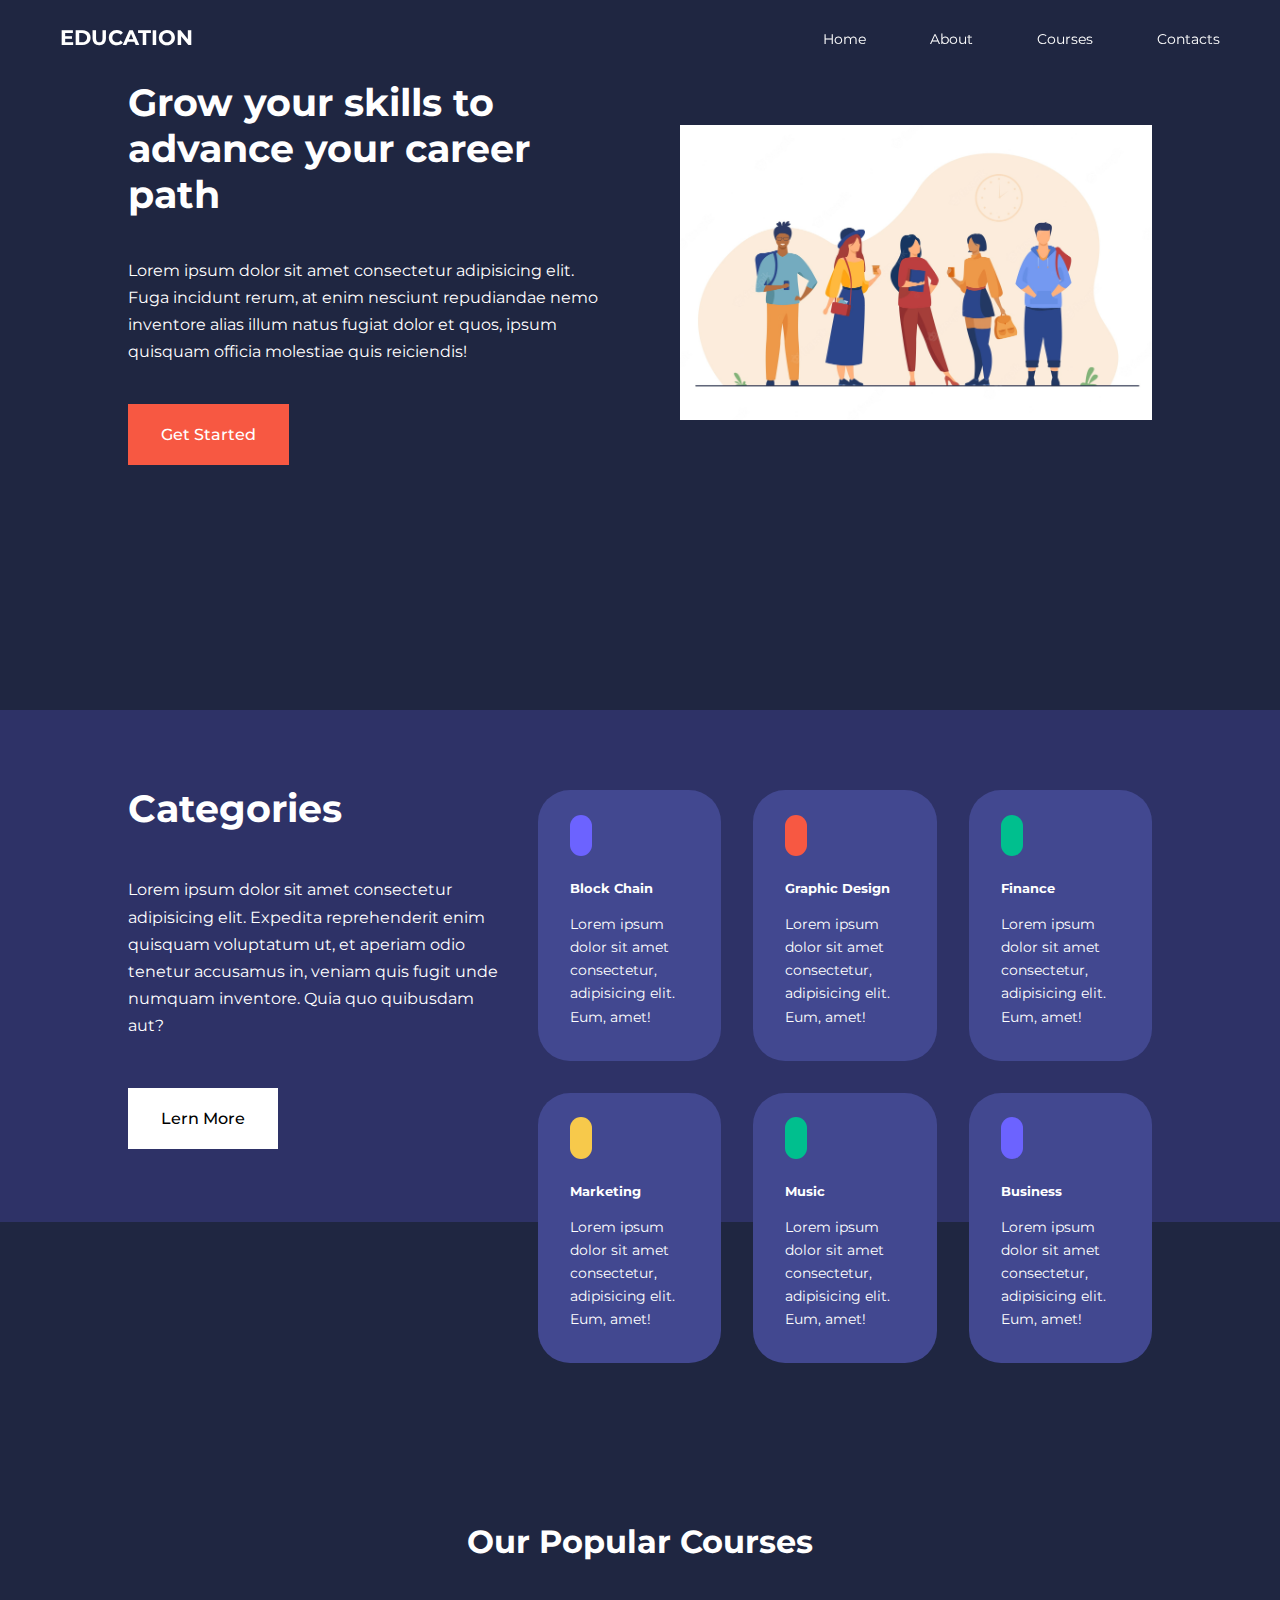
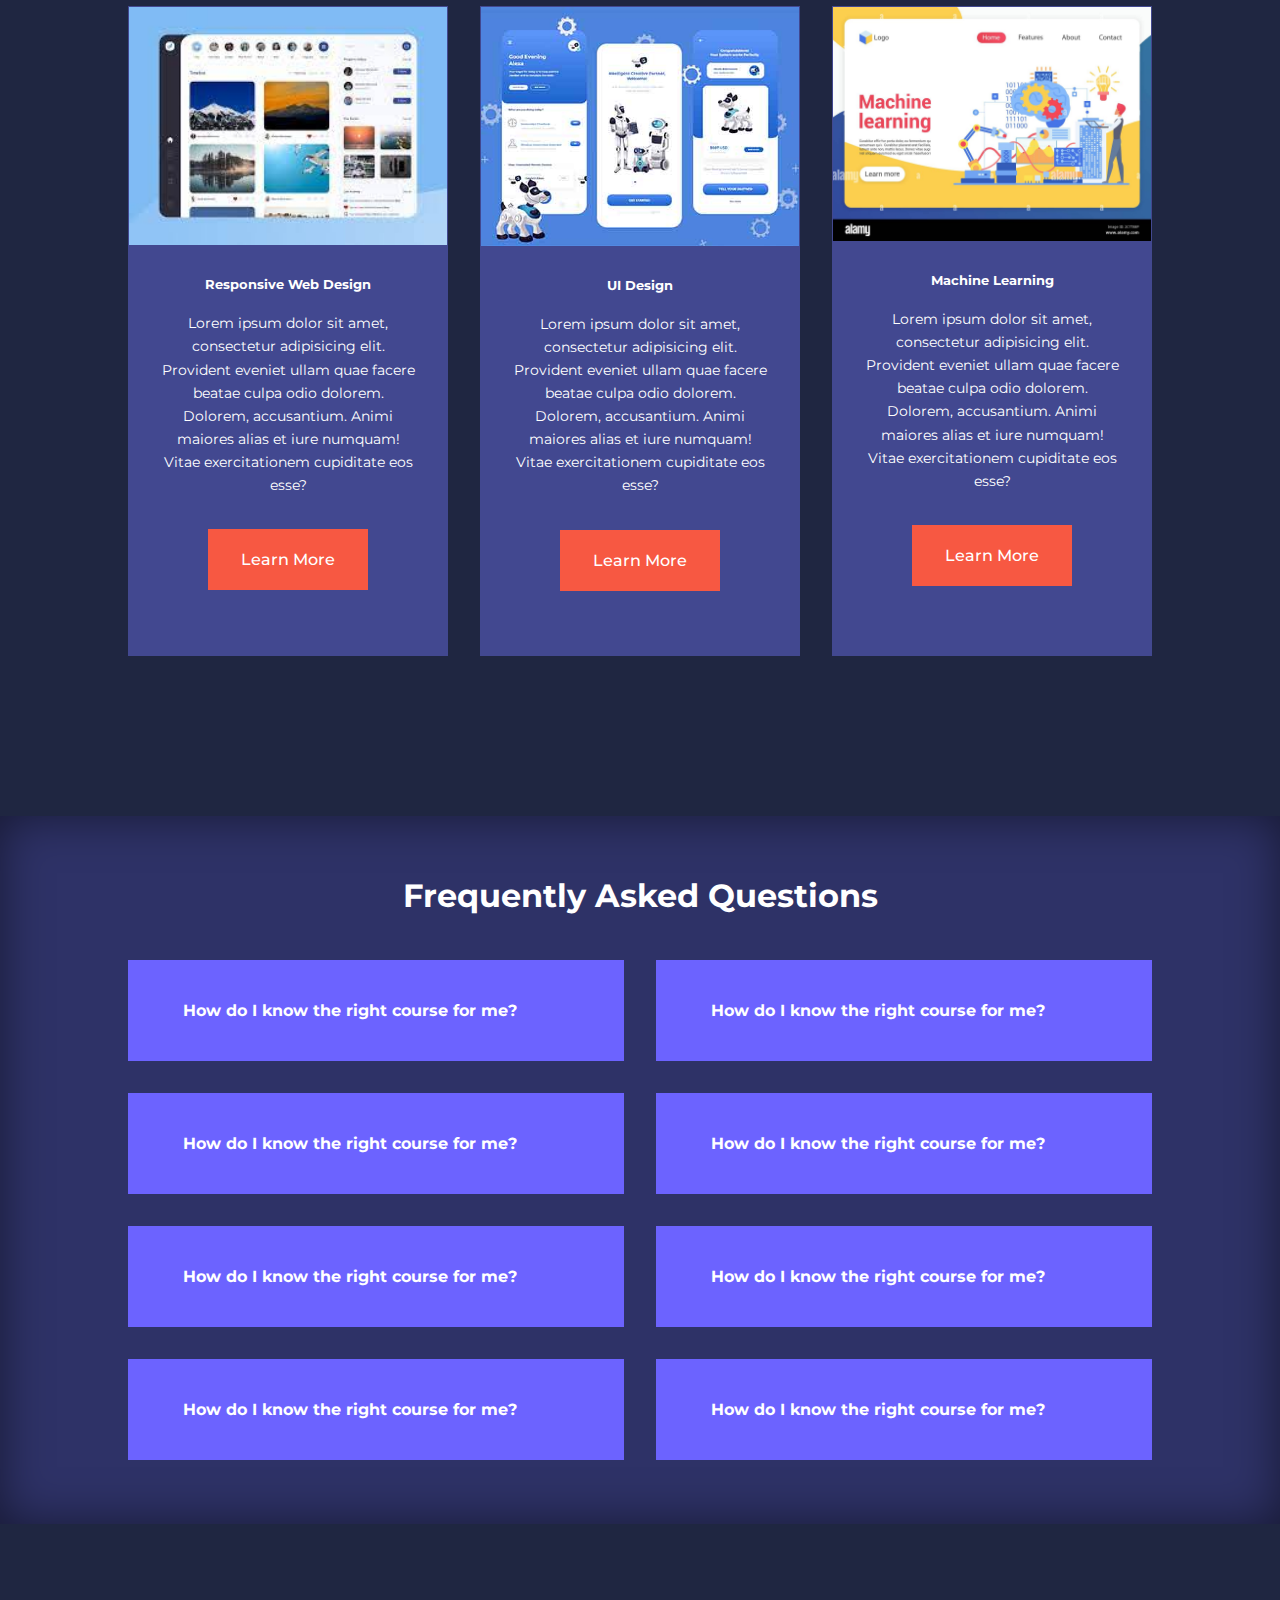
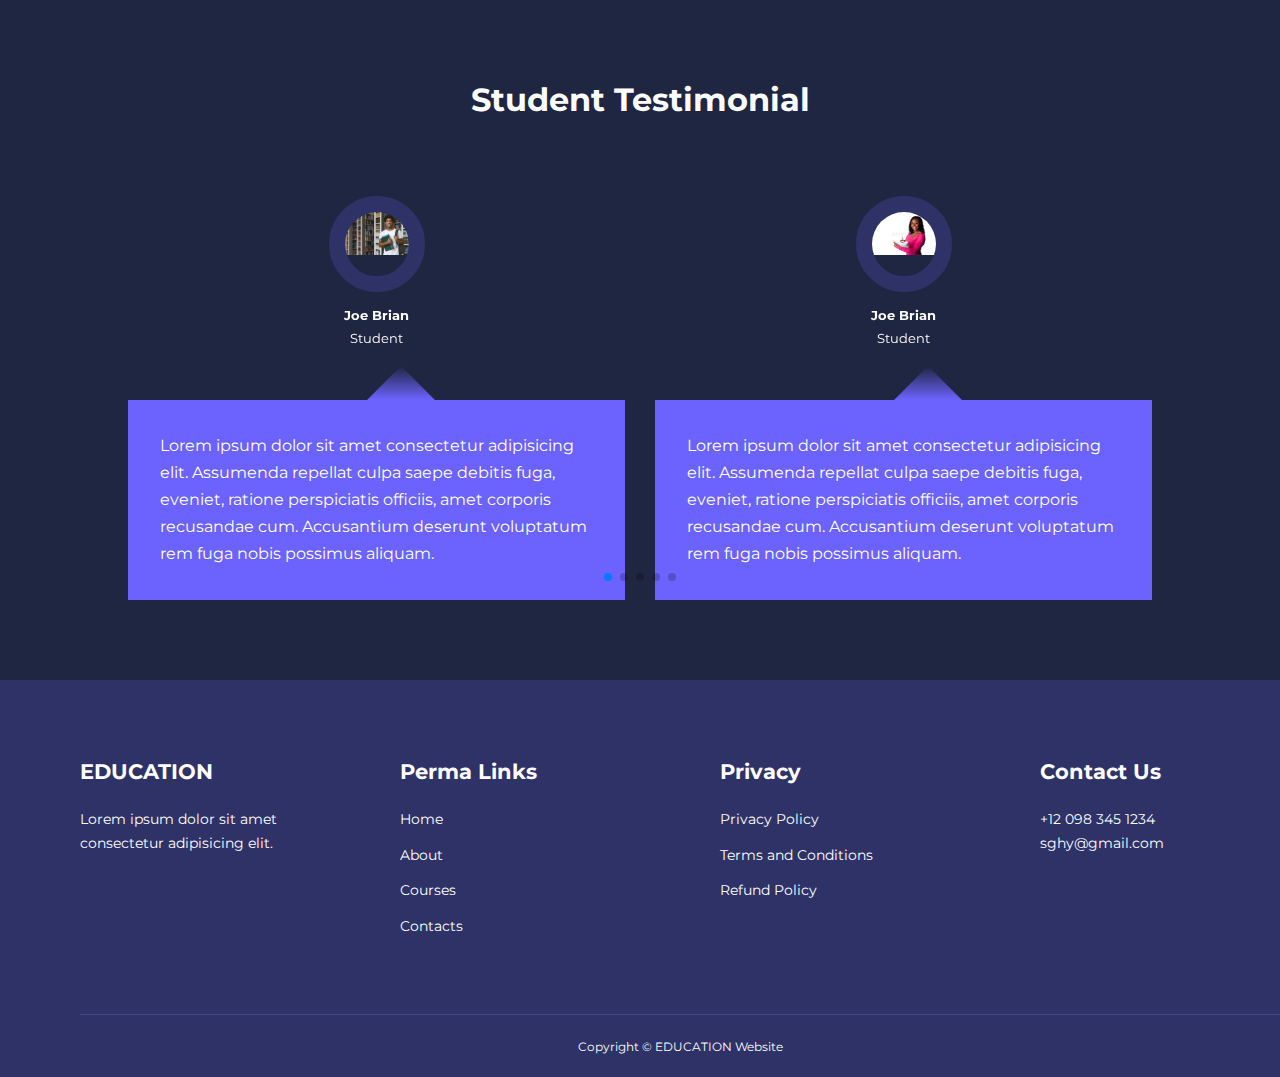
==== index.html @ 99790e0f "first commit" ====
<!DOCTYPE html>
<html lang="en">
<head>
    <meta charset="UTF-8">
    <meta http-equiv="X-UA-Compatible" content="IE=edge">
    <meta name="viewport" content="width=device-width, initial-scale=1.0">
    <title>Education website</title>

    <link rel="stylesheet" href="./css/style.css">

    <!--ICONSCOUT CDN-->
    <link rel="stylesheet" href="https://unicons.iconscout.com/release/v2.1.6/css/unicons.css">

    <!---Google fonts-->
    <link rel="preconnect" href="https://fonts.googleapis.com">
    <link rel="preconnect" href="https://fonts.gstatic.com" crossorigin>
    <link href="https://fonts.googleapis.com/css2?family=Montserrat:wght@300;400;500;600;700;900&family=Poppins:wght@400;500&display=swap" rel="stylesheet">

    <!--Swiper js-->
    <link
  rel="stylesheet"
  href="https://unpkg.com/swiper@8/swiper-bundle.min.css"
/>
</head>
<body>

    <!--nav bar section-->
    <nav>
        <div class="container nav__container">
            <a href="./index.html"><h4>EDUCATION</h4></a>
            <ul class="nav__menu">
                <li><a href="./index.html">Home</a></li>
                <li><a href="./about.html">About</a></li>
                <li><a href="./courses.html">Courses</a></li>
                <li><a href="./contact.html">Contacts</a></li>
            </ul>
            <button id="open-menu-btn"><i class="uil uil-bars"></i></button>
            <button id="close-menu-btn"><i class="uil uil-multiply"></i></button>
        </div>

    </nav>
    
    <!--Header section-->

    <header>
         <div class="container">
            <div class="header__container">
                <div class="header__left">
                    <h1>Grow your skills to advance your career path</h1>
                    <p>Lorem ipsum dolor sit amet consectetur adipisicing elit. 
                        Fuga incidunt rerum, at enim nesciunt repudiandae 
                        nemo inventore alias illum natus fugiat dolor et quos, ipsum 
                        quisquam officia molestiae quis reiciendis!</p>
                    <a href="./courses.html" class="btn btn-primary">Get Started</a>
    
                </div>
                <div class="header__right">
                    <div class="header__right-img">
                        <img src="./images/group-college-university-students-hanging-out_74855-5251.jpg">
                    </div>
    
                </div>
            </div>

         </div>
    </header>

    <!--Categories section-->
    <div class="categories">
        <div class="container category__container">
            <div class="category__left">
                <h1>Categories</h1>
                <p>Lorem ipsum dolor sit amet consectetur adipisicing elit. Expedita reprehenderit enim quisquam voluptatum ut, et aperiam odio tenetur accusamus in, veniam quis fugit unde numquam inventore. Quia quo quibusdam aut?</p>
                <a href="#" class="btn">Lern More</a>
            </div>
            <div class="category__right">
                <artical class="category">
                    <span class="category__icon"><i class="uil uil-bitcoin"></i></span>
                    <h5>Block Chain</h5>
                    <p>Lorem ipsum dolor sit amet consectetur, adipisicing elit. Eum, amet!</p>
                </artical>
                <artical class="category">
                    <span class="category__icon"><i class="uil uil-palette"></i></span>
                    <h5>Graphic Design</h5>
                    <p>Lorem ipsum dolor sit amet consectetur, adipisicing elit. Eum, amet!</p>
                </artical>

                <artical class="category">
                    <span class="category__icon"><i class="uil uil-dollar-alt"></i></span>
                    <h5>Finance</h5>
                    <p>Lorem ipsum dolor sit amet consectetur, adipisicing elit. Eum, amet!</p>
                </artical>

                <artical class="category">
                    <span class="category__icon"><i class="uil uil-megaphone"></i></span>
                    <h5>Marketing</h5>
                    <p>Lorem ipsum dolor sit amet consectetur, adipisicing elit. Eum, amet!</p>
                </artical>

                <artical class="category">
                    <span class="category__icon"><i class="uil uil-music"></i></span>
                    <h5>Music</h5>
                    <p>Lorem ipsum dolor sit amet consectetur, adipisicing elit. Eum, amet!</p>
                </artical>

                <artical class="category">
                    <span class="category__icon"><i class="uil uil-pricetag-alt"></i></span>
                    <h5>Business</h5>
                    <p>Lorem ipsum dolor sit amet consectetur, adipisicing elit. Eum, amet!</p>
                </artical>


            </div>
        </div>
    </div>

    <!--Courses section-->
    <section class="courses">
        <h2>Our Popular Courses</h2>
        <div class="container courses__Container">
            <article class="course">
                <div class="course__image">
                    <img src="./images/social media course.jpg">
                </div>
                <div class="course__info">
                    <h5>Responsive Web Design</h5>
                <p>Lorem ipsum dolor sit amet, consectetur 
                    adipisicing elit. Provident eveniet ullam 
                    quae facere beatae culpa odio dolorem. Dolorem, 
                    accusantium. Animi maiores alias et iure numquam! 
                    Vitae exercitationem cupiditate eos esse?</p>
                <a href="./courses.html" class="btn btn-primary">Learn More</a>
                </div>
                
            </article>

            <article class="course">
                <div class="course__image">
                    <img src="./images/ui.jpg">
                </div>
                <div class="course__info">
                    <h5>UI Design</h5>
                <p>Lorem ipsum dolor sit amet, consectetur 
                    adipisicing elit. Provident eveniet ullam 
                    quae facere beatae culpa odio dolorem. Dolorem, 
                    accusantium. Animi maiores alias et iure numquam! 
                    Vitae exercitationem cupiditate eos esse?</p>
                <a href="./courses.html" class="btn btn-primary">Learn More</a>
                </div>
                
            </article>

            <article class="course">
                <div class="course__image">
                    <img src="./images/ml.jpg">
                </div>
                <div class="course__info">
                    <h5>Machine Learning</h5>
                    <p>Lorem ipsum dolor sit amet, consectetur 
                        adipisicing elit. Provident eveniet ullam 
                        quae facere beatae culpa odio dolorem. Dolorem, 
                        accusantium. Animi maiores alias et iure numquam! 
                        Vitae exercitationem cupiditate eos esse?</p>
                    <a href="./courses.html" class="btn btn-primary">Learn More</a>
                </div>
               
            </article>

            
        </div>
    </section>

    <!--FAQ section-->
    <section class="faqs">
        <h2>Frequently Asked Questions</h2>
        <div class="container faqs__container">
            <article class="faq">
                <div class="faq__icon"><i class="uil uil-plus"></i></div>
                <div class="question__answer">
                    <h4>How do I know the right course for me?</h4>
                    <p>Lorem ipsum dolor sit amet consectetur adipisicing elit. Ullam, aperiam! Nulla, 
                        ipsam voluptate tenetur dolore minus magnam at. Omnis nulla, in quas ducimus ex 
                        numquam quis quibusdam expedita iste laudantium.</p>
                </div>
            </article>

            <article class="faq">
                <div class="faq__icon"><i class="uil uil-plus"></i></div>
                <div class="question__answer">
                    <h4>How do I know the right course for me?</h4>
                    <p>Lorem ipsum dolor sit amet consectetur adipisicing elit. Ullam, aperiam! Nulla, 
                        ipsam voluptate tenetur dolore minus magnam at. Omnis nulla, in quas ducimus ex 
                        numquam quis quibusdam expedita iste laudantium.</p>
                </div>
            </article>

            <article class="faq">
                <div class="faq__icon"><i class="uil uil-plus"></i></div>
                <div class="question__answer">
                    <h4>How do I know the right course for me?</h4>
                    <p>Lorem ipsum dolor sit amet consectetur adipisicing elit. Ullam, aperiam! Nulla, 
                        ipsam voluptate tenetur dolore minus magnam at. Omnis nulla, in quas ducimus ex 
                        numquam quis quibusdam expedita iste laudantium.</p>
                </div>
            </article>

            <article class="faq">
                <div class="faq__icon"><i class="uil uil-plus"></i></div>
                <div class="question__answer">
                    <h4>How do I know the right course for me?</h4>
                    <p>Lorem ipsum dolor sit amet consectetur adipisicing elit. Ullam, aperiam! Nulla, 
                        ipsam voluptate tenetur dolore minus magnam at. Omnis nulla, in quas ducimus ex 
                        numquam quis quibusdam expedita iste laudantium.</p>
                </div>
            </article>

            <article class="faq">
                <div class="faq__icon"><i class="uil uil-plus"></i></div>
                <div class="question__answer">
                    <h4>How do I know the right course for me?</h4>
                    <p>Lorem ipsum dolor sit amet consectetur adipisicing elit. Ullam, aperiam! Nulla, 
                        ipsam voluptate tenetur dolore minus magnam at. Omnis nulla, in quas ducimus ex 
                        numquam quis quibusdam expedita iste laudantium.</p>
                </div>
            </article>

            <article class="faq">
                <div class="faq__icon"><i class="uil uil-plus"></i></div>
                <div class="question__answer">
                    <h4>How do I know the right course for me?</h4>
                    <p>Lorem ipsum dolor sit amet consectetur adipisicing elit. Ullam, aperiam! Nulla, 
                        ipsam voluptate tenetur dolore minus magnam at. Omnis nulla, in quas ducimus ex 
                        numquam quis quibusdam expedita iste laudantium.</p>
                </div>
            </article>

            <article class="faq">
                <div class="faq__icon"><i class="uil uil-plus"></i></div>
                <div class="question__answer">
                    <h4>How do I know the right course for me?</h4>
                    <p>Lorem ipsum dolor sit amet consectetur adipisicing elit. Ullam, aperiam! Nulla, 
                        ipsam voluptate tenetur dolore minus magnam at. Omnis nulla, in quas ducimus ex 
                        numquam quis quibusdam expedita iste laudantium.</p>
                </div>
            </article>

            <article class="faq">
                <div class="faq__icon"><i class="uil uil-plus"></i></div>
                <div class="question__answer">
                    <h4>How do I know the right course for me?</h4>
                    <p>Lorem ipsum dolor sit amet consectetur adipisicing elit. Ullam, aperiam! Nulla, 
                        ipsam voluptate tenetur dolore minus magnam at. Omnis nulla, in quas ducimus ex 
                        numquam quis quibusdam expedita iste laudantium.</p>
                </div>
            </article>
        </div>
    </section>

    <!--student testimonial-->
    <section class="container testimonial__container swiper mySwiper">
        <h2>Student Testimonial</h2>
        <div class="swiper-wrapper">
            <article class="testimonial swiper-slide">
                <div class="avatar"><img src="./images/avatar1.jpg"></div>
                <div class="testimonial__info">
                    <h5>Joe Brian</h5>
                    <small>Student</small>
                </div>
                <div class="testimonial__body">
                    <p>Lorem ipsum dolor sit amet consectetur adipisicing elit.
                         Assumenda repellat culpa saepe debitis fuga, eveniet, ratione perspiciatis officiis, 
                         amet corporis recusandae cum.
                         Accusantium deserunt voluptatum rem fuga nobis possimus aliquam.</p>
                </div>
            </article>

            <article class="testimonial swiper-slide">
                <div class="avatar"><img src="./images/avatar6.jpg"></div>
                <div class="testimonial__info">
                    <h5>Joe Brian</h5>
                    <small>Student</small>
                </div>
                <div class="testimonial__body">
                    <p>Lorem ipsum dolor sit amet consectetur adipisicing elit.
                         Assumenda repellat culpa saepe debitis fuga, eveniet, ratione perspiciatis officiis, 
                         amet corporis recusandae cum.
                         Accusantium deserunt voluptatum rem fuga nobis possimus aliquam.</p>
                </div>
            </article>

            <article class="testimonial swiper-slide">
                <div class="avatar"><img src="./images/avatar4.jpg"></div>
                <div class="testimonial__info">
                    <h5>Joe Brian</h5>
                    <small>Student</small>
                </div>
                <div class="testimonial__body">
                    <p>Lorem ipsum dolor sit amet consectetur adipisicing elit.
                         Assumenda repellat culpa saepe debitis fuga, eveniet, ratione perspiciatis officiis, 
                         amet corporis recusandae cum.
                         Accusantium deserunt voluptatum rem fuga nobis possimus aliquam.</p>
                </div>
            </article>

            <article class="testimonial swiper-slide">
                <div class="avatar"><img src="./images/avatar5.jpg"></div>
                <div class="testimonial__info">
                    <h5>Joe Brian</h5>
                    <small>Student</small>
                </div>
                <div class="testimonial__body">
                    <p>Lorem ipsum dolor sit amet consectetur adipisicing elit.
                         Assumenda repellat culpa saepe debitis fuga, eveniet, ratione perspiciatis officiis, 
                         amet corporis recusandae cum.
                         Accusantium deserunt voluptatum rem fuga nobis possimus aliquam.</p>
                </div>
            </article>

            <article class="testimonial swiper-slide">
                <div class="avatar"><img src="./images/avatar3.jpg"></div>
                <div class="testimonial__info">
                    <h5>Joe Brian</h5>
                    <small>Student</small>
                </div>
                <div class="testimonial__body">
                    <p>Lorem ipsum dolor sit amet consectetur adipisicing elit.
                         Assumenda repellat culpa saepe debitis fuga, eveniet, ratione perspiciatis officiis, 
                         amet corporis recusandae cum.
                         Accusantium deserunt voluptatum rem fuga nobis possimus aliquam.</p>
                </div>
            </article>

            <article class="testimonial swiper-slide">
                <div class="avatar"><img src="./images/avatar2.jpg"></div>
                <div class="testimonial__info">
                    <h5>Joe Brian</h5>
                    <small>Student</small>
                </div>
                <div class="testimonial__body">
                    <p>Lorem ipsum dolor sit amet consectetur adipisicing elit.
                         Assumenda repellat culpa saepe debitis fuga, eveniet, ratione perspiciatis officiis, 
                         amet corporis recusandae cum.
                         Accusantium deserunt voluptatum rem fuga nobis possimus aliquam.</p>
                </div>
            </article>
        </div>
        <div class="swiper-pagination"></div>
    </section>

    <!--footer-->
    <footer class="footer">
        <div class="footer__container">
            <div class="footer1">
                <a href="index.html" class="footer__logo">
                    <h4>EDUCATION</h4>
                </a>
                <p>Lorem ipsum dolor sit amet consectetur adipisicing elit.</p>
            </div>
            <div class="footer2">
                <h4>Perma Links</h4>
                <ul class="permaLinks">
                    <li><a href="index.html">Home</a></li>
                    <li><a href="about.html">About</a></li>
                    <li><a href="courses.html">Courses</a></li>
                    <li><a href="contact.html">Contacts</a></li>
                </ul>
                
            </div>
            <div class="footer3">
                <h4>Privacy</h4>
                <ul class="privacy">
                    <li><a href="#">Privacy Policy</a></li>
                    <li><a href="#">Terms and Conditions</a></li>
                    <li><a href="#">Refund Policy</a></li>
                </ul>
                
            </div>
            <div class="footer4">
                <h4>Contact Us</h4>
                <div>
                    <p>+12 098 345 1234</p>
                    <p>sghy@gmail.com</p>
                </div>
                <ul class="Socials">
                    <li><a href="#"><i class="uil uil-facebook-f"></i></a></li>
                    <li><a href="#"><i class="uil uil-instagram-alt"></i></a></li>
                    <li><a href="#"><i class="uil uil-twitter"></i></a></li>
                    <li><a href="#"><i class="uil uil-linkedin-alt"></i></a></li>
                </ul>
            </div>
        </div>
        <div class="footer__copyright">
            <small>Copyright &copy; EDUCATION Website</small>
        </div>

    </footer>


    <script src="./main.js"></script>
    <!--Swiper js-->
    <script src="https://unpkg.com/swiper@8/swiper-bundle.min.js"></script>
    <script>
        var swiper = new Swiper(".mySwiper", {
    slidesPerView: 1,
    spaceBetween: 30,
    pagination: {
      el: ".swiper-pagination",
      clickable: true,
    },
    // screen size>600
    breakpoints:{
        600:{
            slidesPerView:2,
        }
    }
  });
    </script>
</body>
</html>
---- css/style.css ----
*{
    margin: 0;
    padding: 0;
    border: 0;
    outline: 0;
    text-decoration: none;
    list-style: none;
    box-sizing: border-box;
}
:root{
    --color-primary:#6c63ff;
    --color-success:#00bf8e;
    --color-warning:#f7c94b;
    --color-danger:#f75842;
    --color-danger-varient:brown;
    --color-white:#fff;
    --color-light:rgb(255,255,255,0.7);
    --color-black:#000;
    --color-bg:#1f2641;
    --color-bg1:#2e3267;
    --color-bg2:#424890;

    --container-width-lg:80%;
    --container-width-md:90%;
    --container-width-sm:94%;

    --transition:all 400ms ease;
}
body{
    font-family: 'Montserrat', sans-serif;
    line-height: 1.7;
    background-color: var(--color-bg);
    color:var(--color-white) ;
}
.container{
    width:var(--container-width-lg);
    margin: 0 auto;
}
.section{
    padding: 6rem 0;
}
.section h2{
    text-align: center;
    margin-bottom: 4rem;
}
h1,h2,h3,h4,h5{
    line-height: 1.2;
}
h1{
    font-size: 2.4rem;
}
h2{
    font-size: 2.0rem;
}
h3{
    font-size: 1.6 rem;
}
h4{
    font-size: 1.3rem;
}
a{
    color: var(--color-white);
}
img{
    width: 100%;
    display: block;
    object-fit: cover;
}
.btn{
    display: inline-block;
    border: 1px solid white;
    color: var(--color-black);
    background:var(--color-white);
    padding: 1rem 2rem;
    margin: 1px solid transparent;
    font-weight: 500;
    transition: var(--transition);
}
.btn:hover{
    background: transparent;
    border: 1px solid white;
    color: var(--color-white);
    border-color: var(--color-white);
}
.btn-primary{
    background: var(--color-danger);
    border: 1px solid;
    border-color: var(--color-danger);
    color: var(--color-white);
}


/*nav bar*/
nav{
    background-color:transparent;
    width: 100vw;
    height: 5rem;
    position: fixed;
    top: 0;
    z-index: 11;
}
.nav__container{
    width: 100%;
    display: flex;
    justify-content: space-between;
    align-items: center;
    padding: 25px 60px;
}
nav button{
    display: none;
}
.nav__menu{
    display: flex;
    gap: 4rem;
    align-items: center;
}
.nav__menu a{
    font-size: 0.9rem;
    transition: var(--transition);
}
.nav__menu a:hover{
    text-decoration: underline;
}

/*change nav ba style when scrolling*/
.window-scroll{
    background: var(--color-bg1);
    box-shadow: 0 1rem 2rem rgba(0, 0, 0, 0.3);
}

/*header*/
header{
    position: relative;
    top:5rem;
    overflow: hidden;
    height: 70vh;
    margin-bottom: 5rem;
}
.header__container{
    display: grid;
    grid-template-columns: 1fr 1fr;
    align-items: center;
    gap:5rem;
    height: 100%;
}
.header__left p{
    margin:2.4rem 0 ;
}

/*categories*/

.categories{
    background: var(--color-bg1);
    height: 32rem;
}
.categories h1{
    line-height: 1;
    margin-bottom: 3rem;
}
.category__container{
    display:grid;
    grid-template-columns: 40% 60%;
    padding-top: 5rem;
}
.category__left p{
    margin: 1rem 0 3rem;
}
.category__left{
    margin-right: 2rem;
}
.category__right{
    display: grid;
    grid-template-columns: repeat(3,1fr);
    gap: 2rem;
}
.category{
    background: var(--color-bg2);
    border-radius: 2rem;
    padding: 2rem;
    transition: var(--transition);
}
.category:hover{
    box-shadow: 0 3rem 3rem rgba(0, 0, 0, 0.3);
}
.category:nth-child(2) .category__icon{
    background: var(--color-danger);
}
.category:nth-child(3) .category__icon{
    background: var(--color-success);
}
.category:nth-child(5) .category__icon{
    background: var(--color-success);
}
.category:nth-child(4) .category__icon{
    background: var(--color-warning);
}
.category__icon{
    background: var(--color-primary);
    padding: 0.7rem;
    border-radius: 0.9rem;
}
.category h5{
    margin: 2rem 0 1rem;
}
.category p{
    font-size: 0.85rem;
}

/*courses section*/
.courses{
    margin-top: 15rem;
    margin-bottom: 10rem;
   
}
.courses h2{
    padding-top: 4rem;
    line-height: 1;
    margin-bottom:3rem ;
    text-align: center;
}
.courses__Container{
    display: grid;
    grid-template-columns: repeat(3, 1fr);
    gap:2rem
}
.course{
    text-align: center;
    background: var(--color-bg2);
    border: 1px solid transparent;
    transition: var(--transition);
}
.course:hover{
    background: transparent;
    box-shadow: 0 4px 8px 0 rgba(0, 0, 0, 0.2), 0 6px 20px 0 rgba(0, 0, 0, 0.19);
}
.course__info{
    padding: 2rem;
}
.course p{
    margin: 1.2rem 0 2rem;
    font-size: 0.85rem;
}
.course a{
    margin-bottom: 2rem;
}

/*FAQ section*/
.faqs{
    margin-bottom: 10rem;
    background: var(--color-bg1);
    box-shadow: inset 0 0 3rem rgba(0, 0, 0, 0.5);
}
.faqs h2{
    padding-top: 4rem;
    line-height: 1;
    margin-bottom:3rem ;
    text-align: center;
}
.faqs__container{
    display: grid;
    grid-template-columns: repeat(2,1fr);
    gap:2rem;
    padding-bottom: 4rem;
}
.faq{
    padding: 2rem;
    display: flex;
    align-items: center;
    gap: 1.4rem;
    height: fit-content;
    cursor: pointer;
    background: var(--color-primary );
    border: 1px solid transparent;
    transition: var(--transition);
}
.faq h4{
    line-height: 2.2;
    font-size: 1rem;
}
.faq__icon{
    align-self: flex-start;
    font-size: 1.2rem;
}
.faq p{
    margin-top: 0.8rem;
    display: none;
}
.faq.open p{
    display: block;
}

/*student testamornials*/
.testimonial__container{
    overflow: hidden;
    position: relative;
    margin-bottom: 5rem;
}
.testimonial__container h2{
    line-height: 1;
    margin-bottom:3rem ;
    text-align: center;
}

.testimonial{
    padding-top: 2rem;
}

.avatar{
    width: 6rem;
    height: 6rem;
    border-radius:50%;
    overflow: hidden;
    margin: 0 auto 1rem;
    border: 1rem solid var(--color-bg1);
}
.testimonial__info{
    text-align: center;
}
.testimonial__body{
    background: var(--color-primary);
    padding: 2rem;
    margin-top: 3rem;
    position: relative;
}
.testimonial__body::before{
    content: "";
    display: block;
    background:var(--color-primary);
    background: linear-gradient(135deg, transparent, var(--color-primary), var(--color-primary));
    width: 3rem;
    height: 3rem;
    position: absolute;
    top:-1.5rem;
    left: 50%;
    transform: rotate(45deg);
}
/*footer*/
footer{
    background: var(--color-bg1);
    padding-top: 5rem;
    padding-left: 5rem;
    font-size: 0.9rem;
}
.footer__container{
    display: grid;
    grid-template-columns: repeat(4,1fr);
    gap: 5rem;
}
.footer__container h4{
    margin-bottom: 1.4rem;
}
.footer ul li{
    margin-bottom: 0.7rem;
}
.footer ul li a:hover{
    text-decoration: underline;
}
.Socials{
    display: flex;
    gap:1rem;
    margin-top: 2rem;
    font-size: 1.2rem;
}
.footer__copyright{
    text-align: center;
    margin-top: 4rem;
    padding: 1.2rem 0;
    border-top: solid 1px var(--color-bg2);
}

/*====media Query to tablets====*/
@media screen and (max-width:1024px) {
    .container{
        width:var(--container-width-md);
    }
    h1{
        font-size: 2.0rem;
    }
    h2{
        font-size: 1.7rem;
    }
    h3{
        font-size: 1.4 rem;
    }
    h4{
        font-size: 1.2rem;
    }

    /*===navbar===*/

    nav button{
        display: inline-block;
        font-size: 1.8rem;
        background: transparent;
        color: var(--color-white);
        cursor: pointer;
    }
    #close-menu-btn{
        display: none;
    }
    .nav__menu{
        position: fixed;
        top:5rem;
        flex-direction: column;
        right: 5%;
        gap: 0;
        height: fit-content;
        width: 18rem;
        display: none;
    }
    .nav__menu li{
        width: 100%;
        height: 5.8rem;
        background: var(--color-primary);
        text-align: center;
        padding-top: 2rem;
        animation: animateNav 400ms linear forwards;
        transform-origin: top right;
        opacity: 0;
    }
    .nav__menu li:nth-child(2){
        animation-delay: 200ms;
    }
    .nav__menu li:nth-child(3){
        animation-delay: 400ms;
    }
    .nav__menu li:nth-child(4){
        animation-delay: 600ms;
    }
    .nav__menu li:hover{
        background:var(--color-bg2);
        color: var(--color-white);
    }
    @keyframes animateNav {
        0% {
            transform: rotate(-90deg);


        }
        100%{
            transform: rotate(0deg);
            opacity: 1;
        }
    }
    /*======header=======*/
   header{
    height: 80vh;
    margin-bottom: 4rem;
   }
   .header__container{
    padding-bottom: 3rem;
    gap:0;
   }
  
     /*======categories=======*/
     .categories{
        height: auto;
     }
.category__container{
    grid-template-columns: 1fr;
    gap:3rem;
}
.category__left{
    margin-right: 0;
}
.category__right{
    padding-bottom: 2rem;
}
/*===courses==*/
.courses{
    margin-top: 0;
}
.courses__Container{
  
    grid-template-columns: 1fr 1fr;
}
.faqs{
   margin-top: 0; 
}
.faqs__container{
    grid-template-columns: 1fr;
}
.faq{
    padding: 1.5rem;
}
.footer__container{
    grid-template-columns: 1fr 1fr;
    gap:1rem;
}
/*====mobile device===*/
@media screen and(max-width:600px){
    .container{
        width:var(--container-width-sm);
    }
    .nav__menu{
        right:3%;
    }
    header{
        height: 100vh;
    }
    .header__container{
        grid-template-columns: 1fr;
        text-align: center;
        margin-top: 0;
    }
    .header__left p{
        margin-bottom: 1.3rem;
    }
    .category__right{
        grid-template-columns: 1fr 1fr;
        gap:0.7rem;
    }
    .category__icon{
        margin-top: 4px;
        display: inline-block;
    }
    .courses__Container{
        grid-template-columns: 1fr;
    }
    .testimonial__body{
        padding: 1.2rem;
    }
    .footer__container{
        grid-template-columns: 1fr;
        text-align: center;
        gap:2rem;
    }
    .footer1 p{
        margin: 1rem auto;
    }
    .footer__social{
        justify-content: center;
        
    }
    
}
}
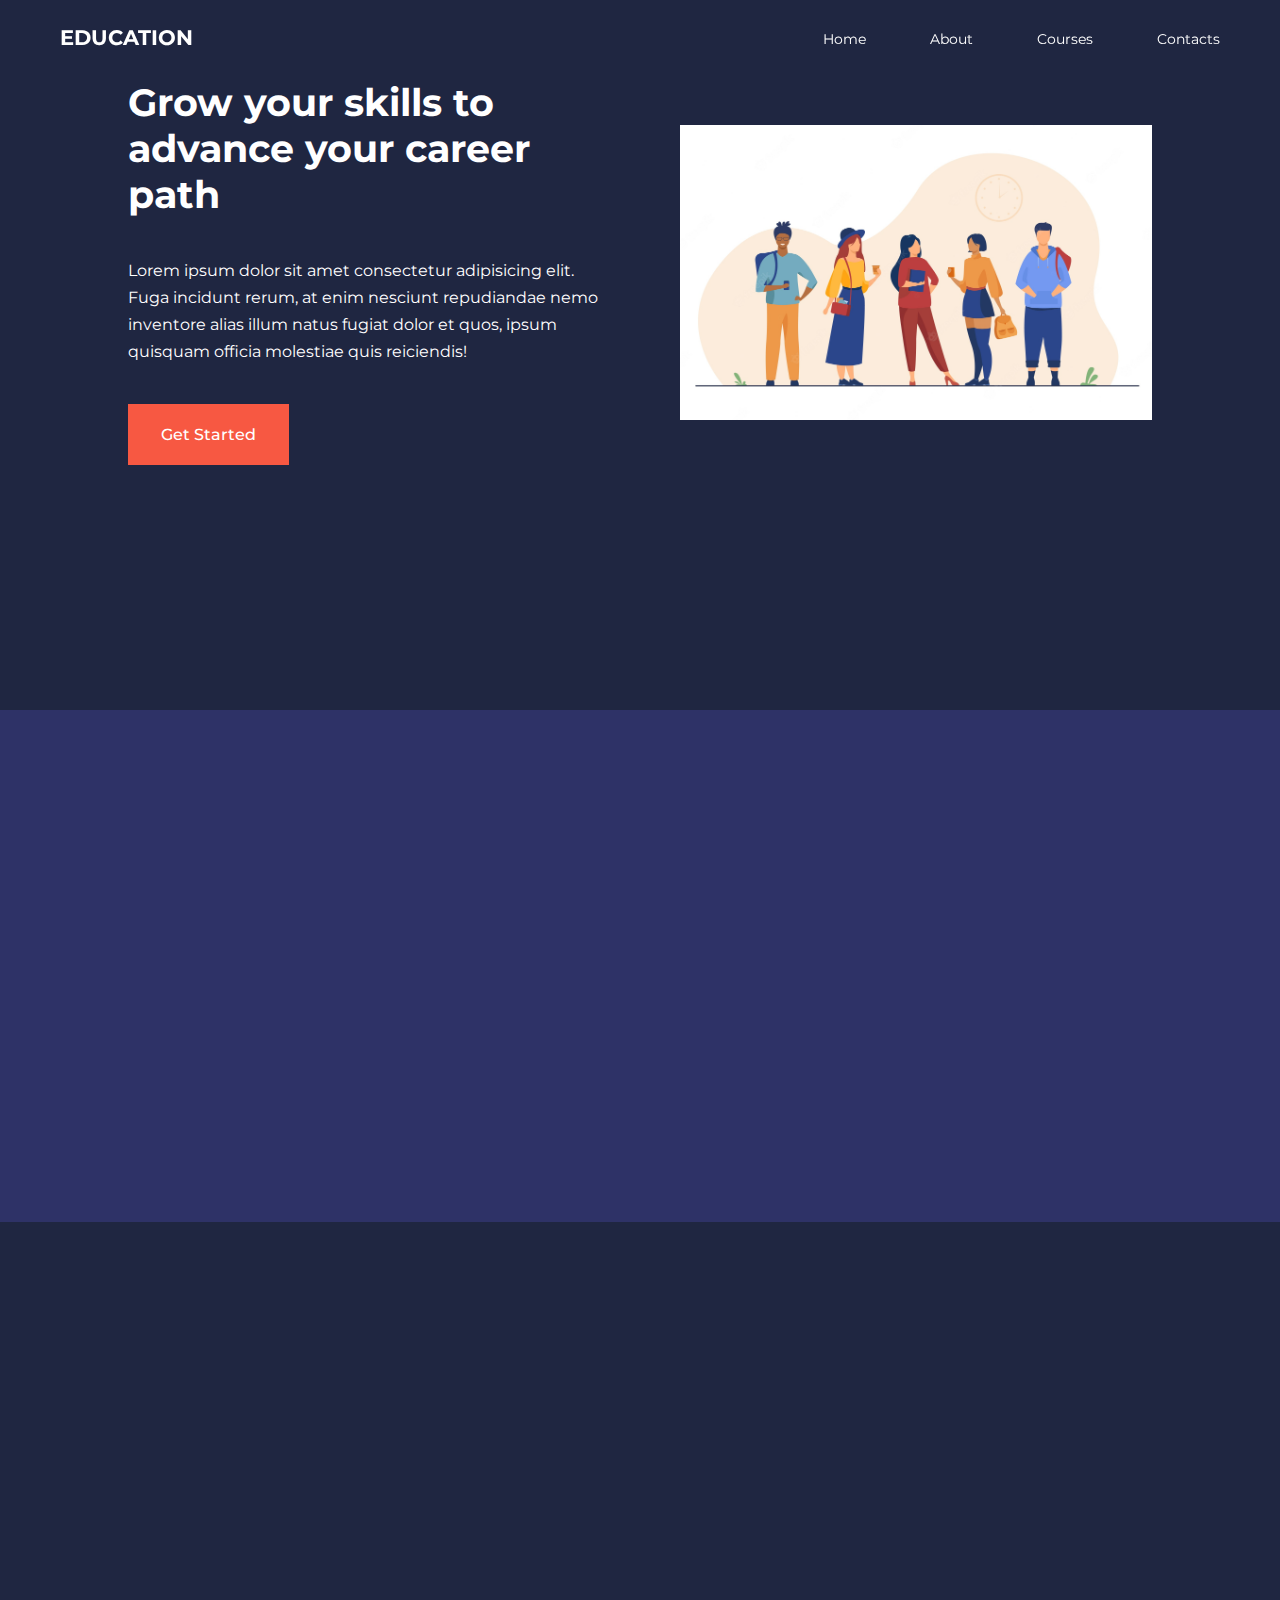
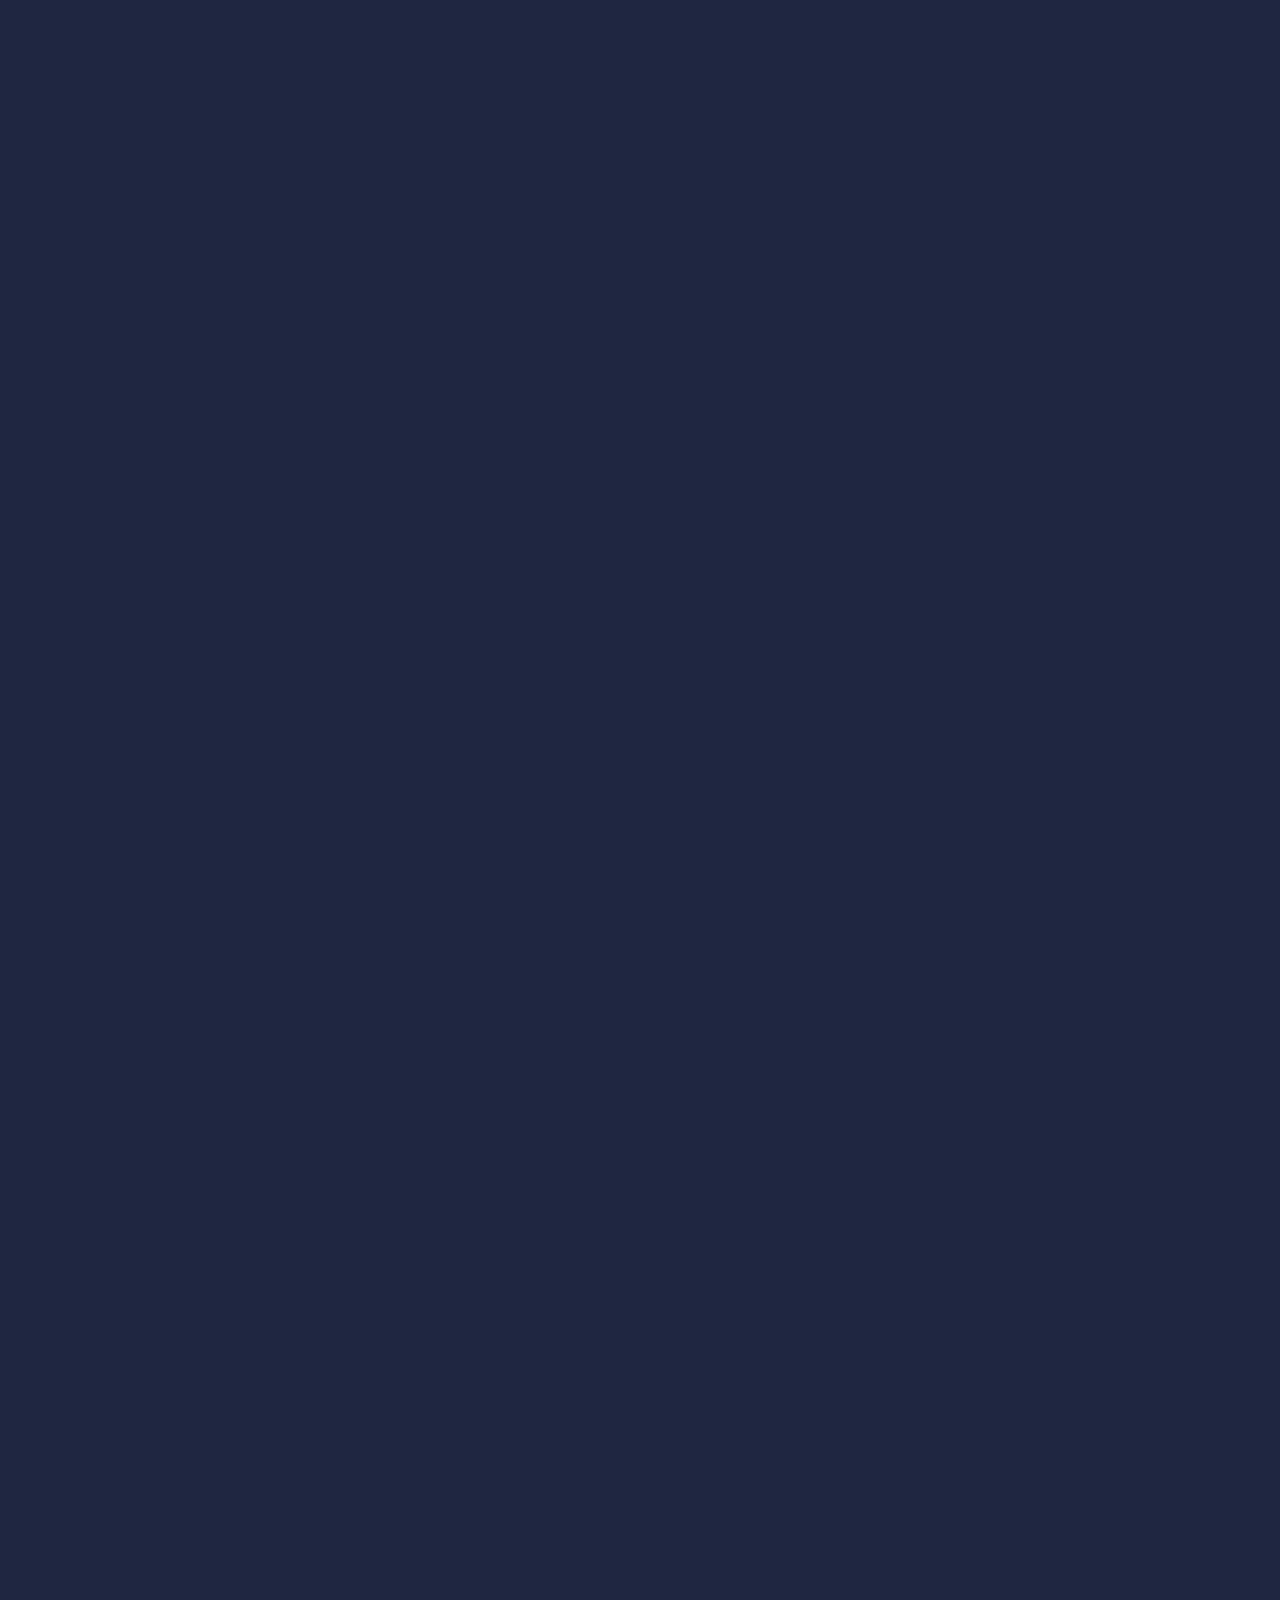
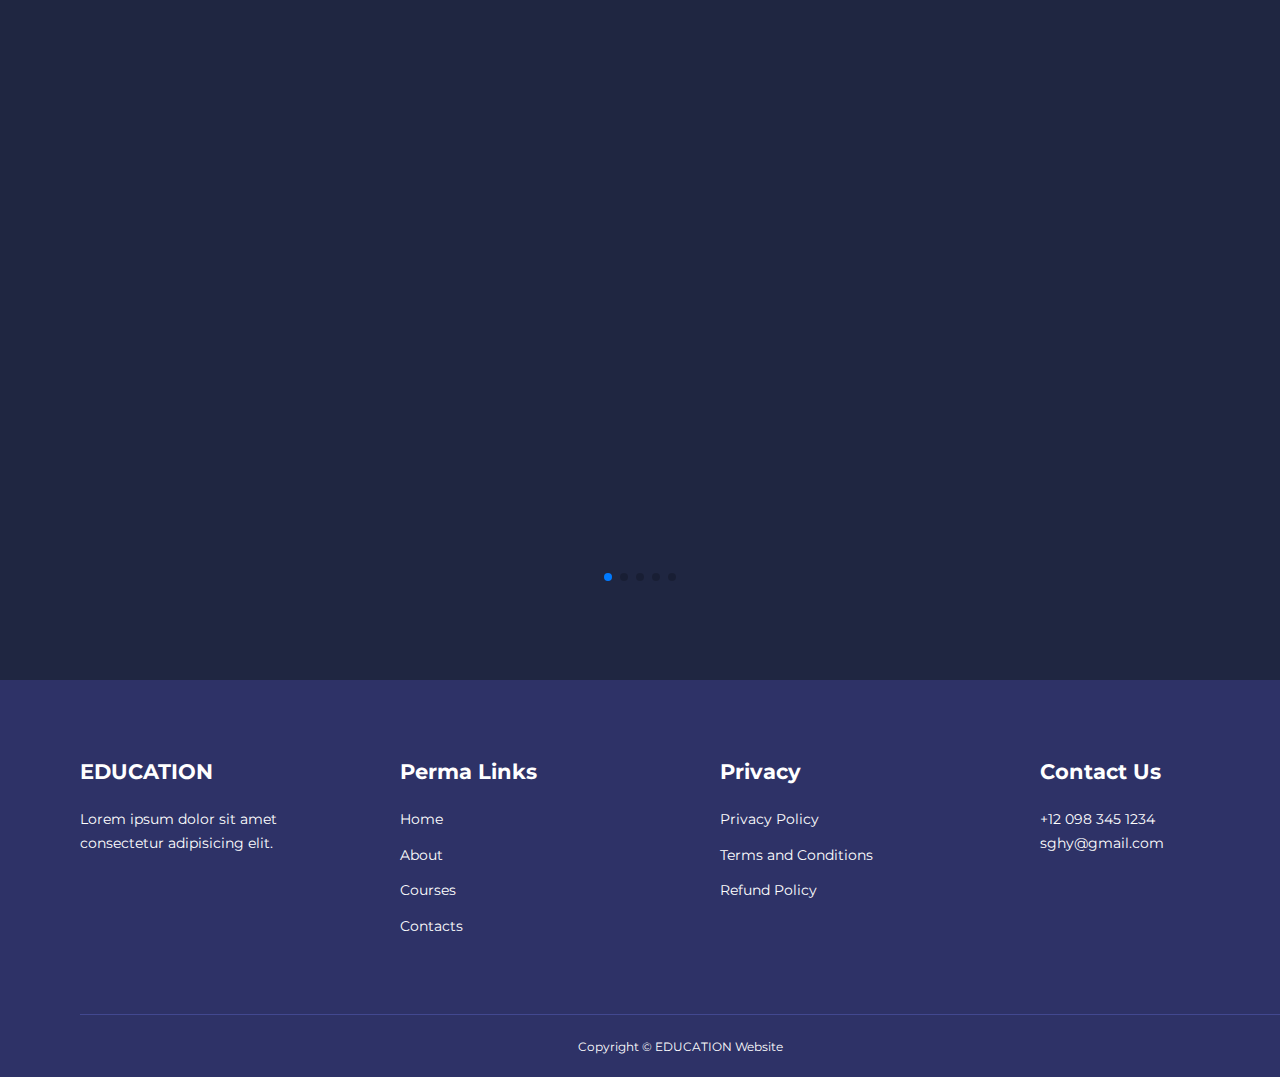
==== commit a2373e40: "added aniations" ====
--- a/index.html
+++ b/index.html
@@ -45,7 +45,7 @@
     <header>
          <div class="container">
             <div class="header__container">
-                <div class="header__left">
+                <div class="header__left" data-fadein>
                     <h1>Grow your skills to advance your career path</h1>
                     <p>Lorem ipsum dolor sit amet consectetur adipisicing elit. 
                         Fuga incidunt rerum, at enim nesciunt repudiandae 
@@ -54,7 +54,7 @@
                     <a href="./courses.html" class="btn btn-primary">Get Started</a>
     
                 </div>
-                <div class="header__right">
+                <div class="header__right" data-fadein>
                     <div class="header__right-img">
                         <img src="./images/group-college-university-students-hanging-out_74855-5251.jpg">
                     </div>
@@ -68,42 +68,42 @@
     <!--Categories section-->
     <div class="categories">
         <div class="container category__container">
-            <div class="category__left">
+            <div class="category__left" data-fadein>
                 <h1>Categories</h1>
                 <p>Lorem ipsum dolor sit amet consectetur adipisicing elit. Expedita reprehenderit enim quisquam voluptatum ut, et aperiam odio tenetur accusamus in, veniam quis fugit unde numquam inventore. Quia quo quibusdam aut?</p>
                 <a href="#" class="btn">Lern More</a>
             </div>
-            <div class="category__right">
-                <artical class="category">
+            <div class="category__right" >
+                <artical class="category" data-fadein>
                     <span class="category__icon"><i class="uil uil-bitcoin"></i></span>
                     <h5>Block Chain</h5>
                     <p>Lorem ipsum dolor sit amet consectetur, adipisicing elit. Eum, amet!</p>
                 </artical>
-                <artical class="category">
+                <artical class="category" data-fadein>
                     <span class="category__icon"><i class="uil uil-palette"></i></span>
                     <h5>Graphic Design</h5>
                     <p>Lorem ipsum dolor sit amet consectetur, adipisicing elit. Eum, amet!</p>
                 </artical>
 
-                <artical class="category">
+                <artical class="category" data-fadein>
                     <span class="category__icon"><i class="uil uil-dollar-alt"></i></span>
                     <h5>Finance</h5>
                     <p>Lorem ipsum dolor sit amet consectetur, adipisicing elit. Eum, amet!</p>
                 </artical>
 
-                <artical class="category">
+                <artical class="category" data-fadein>
                     <span class="category__icon"><i class="uil uil-megaphone"></i></span>
                     <h5>Marketing</h5>
                     <p>Lorem ipsum dolor sit amet consectetur, adipisicing elit. Eum, amet!</p>
                 </artical>
 
-                <artical class="category">
+                <artical class="category" data-fadein>
                     <span class="category__icon"><i class="uil uil-music"></i></span>
                     <h5>Music</h5>
                     <p>Lorem ipsum dolor sit amet consectetur, adipisicing elit. Eum, amet!</p>
                 </artical>
 
-                <artical class="category">
+                <artical class="category" data-fadein>
                     <span class="category__icon"><i class="uil uil-pricetag-alt"></i></span>
                     <h5>Business</h5>
                     <p>Lorem ipsum dolor sit amet consectetur, adipisicing elit. Eum, amet!</p>
@@ -115,10 +115,10 @@
     </div>
 
     <!--Courses section-->
-    <section class="courses">
+    <section class="courses" data-fadein>
         <h2>Our Popular Courses</h2>
         <div class="container courses__Container">
-            <article class="course">
+            <article class="course" data-fadein>
                 <div class="course__image">
                     <img src="./images/social media course.jpg">
                 </div>
@@ -134,7 +134,7 @@
                 
             </article>
 
-            <article class="course">
+            <article class="course" data-fadein> 
                 <div class="course__image">
                     <img src="./images/ui.jpg">
                 </div>
@@ -150,7 +150,7 @@
                 
             </article>
 
-            <article class="course">
+            <article class="course" data-fadein>
                 <div class="course__image">
                     <img src="./images/ml.jpg">
                 </div>
@@ -171,80 +171,80 @@
     </section>
 
     <!--FAQ section-->
-    <section class="faqs">
+    <section class="faqs" data-fadein>
         <h2>Frequently Asked Questions</h2>
         <div class="container faqs__container">
-            <article class="faq">
-                <div class="faq__icon"><i class="uil uil-plus"></i></div>
-                <div class="question__answer">
-                    <h4>How do I know the right course for me?</h4>
-                    <p>Lorem ipsum dolor sit amet consectetur adipisicing elit. Ullam, aperiam! Nulla, 
-                        ipsam voluptate tenetur dolore minus magnam at. Omnis nulla, in quas ducimus ex 
-                        numquam quis quibusdam expedita iste laudantium.</p>
-                </div>
-            </article>
-
-            <article class="faq">
-                <div class="faq__icon"><i class="uil uil-plus"></i></div>
-                <div class="question__answer">
-                    <h4>How do I know the right course for me?</h4>
-                    <p>Lorem ipsum dolor sit amet consectetur adipisicing elit. Ullam, aperiam! Nulla, 
-                        ipsam voluptate tenetur dolore minus magnam at. Omnis nulla, in quas ducimus ex 
-                        numquam quis quibusdam expedita iste laudantium.</p>
-                </div>
-            </article>
-
-            <article class="faq">
-                <div class="faq__icon"><i class="uil uil-plus"></i></div>
-                <div class="question__answer">
-                    <h4>How do I know the right course for me?</h4>
-                    <p>Lorem ipsum dolor sit amet consectetur adipisicing elit. Ullam, aperiam! Nulla, 
-                        ipsam voluptate tenetur dolore minus magnam at. Omnis nulla, in quas ducimus ex 
-                        numquam quis quibusdam expedita iste laudantium.</p>
-                </div>
-            </article>
-
-            <article class="faq">
-                <div class="faq__icon"><i class="uil uil-plus"></i></div>
-                <div class="question__answer">
-                    <h4>How do I know the right course for me?</h4>
-                    <p>Lorem ipsum dolor sit amet consectetur adipisicing elit. Ullam, aperiam! Nulla, 
-                        ipsam voluptate tenetur dolore minus magnam at. Omnis nulla, in quas ducimus ex 
-                        numquam quis quibusdam expedita iste laudantium.</p>
-                </div>
-            </article>
-
-            <article class="faq">
-                <div class="faq__icon"><i class="uil uil-plus"></i></div>
-                <div class="question__answer">
-                    <h4>How do I know the right course for me?</h4>
-                    <p>Lorem ipsum dolor sit amet consectetur adipisicing elit. Ullam, aperiam! Nulla, 
-                        ipsam voluptate tenetur dolore minus magnam at. Omnis nulla, in quas ducimus ex 
-                        numquam quis quibusdam expedita iste laudantium.</p>
-                </div>
-            </article>
-
-            <article class="faq">
-                <div class="faq__icon"><i class="uil uil-plus"></i></div>
-                <div class="question__answer">
-                    <h4>How do I know the right course for me?</h4>
-                    <p>Lorem ipsum dolor sit amet consectetur adipisicing elit. Ullam, aperiam! Nulla, 
-                        ipsam voluptate tenetur dolore minus magnam at. Omnis nulla, in quas ducimus ex 
-                        numquam quis quibusdam expedita iste laudantium.</p>
-                </div>
-            </article>
-
-            <article class="faq">
-                <div class="faq__icon"><i class="uil uil-plus"></i></div>
-                <div class="question__answer">
-                    <h4>How do I know the right course for me?</h4>
-                    <p>Lorem ipsum dolor sit amet consectetur adipisicing elit. Ullam, aperiam! Nulla, 
-                        ipsam voluptate tenetur dolore minus magnam at. Omnis nulla, in quas ducimus ex 
-                        numquam quis quibusdam expedita iste laudantium.</p>
-                </div>
-            </article>
-
-            <article class="faq">
+            <article class="faq" data-fadein>
+                <div class="faq__icon"><i class="uil uil-plus"></i></div>
+                <div class="question__answer">
+                    <h4>How do I know the right course for me?</h4>
+                    <p>Lorem ipsum dolor sit amet consectetur adipisicing elit. Ullam, aperiam! Nulla, 
+                        ipsam voluptate tenetur dolore minus magnam at. Omnis nulla, in quas ducimus ex 
+                        numquam quis quibusdam expedita iste laudantium.</p>
+                </div>
+            </article>
+
+            <article class="faq" data-fadein>
+                <div class="faq__icon"><i class="uil uil-plus"></i></div>
+                <div class="question__answer">
+                    <h4>How do I know the right course for me?</h4>
+                    <p>Lorem ipsum dolor sit amet consectetur adipisicing elit. Ullam, aperiam! Nulla, 
+                        ipsam voluptate tenetur dolore minus magnam at. Omnis nulla, in quas ducimus ex 
+                        numquam quis quibusdam expedita iste laudantium.</p>
+                </div>
+            </article>
+
+            <article class="faq" data-fadein>
+                <div class="faq__icon"><i class="uil uil-plus"></i></div>
+                <div class="question__answer">
+                    <h4>How do I know the right course for me?</h4>
+                    <p>Lorem ipsum dolor sit amet consectetur adipisicing elit. Ullam, aperiam! Nulla, 
+                        ipsam voluptate tenetur dolore minus magnam at. Omnis nulla, in quas ducimus ex 
+                        numquam quis quibusdam expedita iste laudantium.</p>
+                </div>
+            </article>
+
+            <article class="faq" data-fadein>
+                <div class="faq__icon"><i class="uil uil-plus"></i></div>
+                <div class="question__answer">
+                    <h4>How do I know the right course for me?</h4>
+                    <p>Lorem ipsum dolor sit amet consectetur adipisicing elit. Ullam, aperiam! Nulla, 
+                        ipsam voluptate tenetur dolore minus magnam at. Omnis nulla, in quas ducimus ex 
+                        numquam quis quibusdam expedita iste laudantium.</p>
+                </div>
+            </article>
+
+            <article class="faq" data-fadein>
+                <div class="faq__icon"><i class="uil uil-plus"></i></div>
+                <div class="question__answer">
+                    <h4>How do I know the right course for me?</h4>
+                    <p>Lorem ipsum dolor sit amet consectetur adipisicing elit. Ullam, aperiam! Nulla, 
+                        ipsam voluptate tenetur dolore minus magnam at. Omnis nulla, in quas ducimus ex 
+                        numquam quis quibusdam expedita iste laudantium.</p>
+                </div>
+            </article>
+
+            <article class="faq" data-fadein>
+                <div class="faq__icon"><i class="uil uil-plus"></i></div>
+                <div class="question__answer">
+                    <h4>How do I know the right course for me?</h4>
+                    <p>Lorem ipsum dolor sit amet consectetur adipisicing elit. Ullam, aperiam! Nulla, 
+                        ipsam voluptate tenetur dolore minus magnam at. Omnis nulla, in quas ducimus ex 
+                        numquam quis quibusdam expedita iste laudantium.</p>
+                </div>
+            </article>
+
+            <article class="faq" data-fadein>
+                <div class="faq__icon"><i class="uil uil-plus"></i></div>
+                <div class="question__answer">
+                    <h4>How do I know the right course for me?</h4>
+                    <p>Lorem ipsum dolor sit amet consectetur adipisicing elit. Ullam, aperiam! Nulla, 
+                        ipsam voluptate tenetur dolore minus magnam at. Omnis nulla, in quas ducimus ex 
+                        numquam quis quibusdam expedita iste laudantium.</p>
+                </div>
+            </article>
+
+            <article class="faq" data-fadein>
                 <div class="faq__icon"><i class="uil uil-plus"></i></div>
                 <div class="question__answer">
                     <h4>How do I know the right course for me?</h4>
@@ -257,10 +257,10 @@
     </section>
 
     <!--student testimonial-->
-    <section class="container testimonial__container swiper mySwiper">
-        <h2>Student Testimonial</h2>
+    <section class="container testimonial__container swiper mySwiper" >
+        <h2 data-fadein>Student Testimonial</h2>
         <div class="swiper-wrapper">
-            <article class="testimonial swiper-slide">
+            <article class="testimonial swiper-slide" data-fadein>
                 <div class="avatar"><img src="./images/avatar1.jpg"></div>
                 <div class="testimonial__info">
                     <h5>Joe Brian</h5>
@@ -274,7 +274,7 @@
                 </div>
             </article>
 
-            <article class="testimonial swiper-slide">
+            <article class="testimonial swiper-slide" data-fadein>
                 <div class="avatar"><img src="./images/avatar6.jpg"></div>
                 <div class="testimonial__info">
                     <h5>Joe Brian</h5>
@@ -288,7 +288,7 @@
                 </div>
             </article>
 
-            <article class="testimonial swiper-slide">
+            <article class="testimonial swiper-slide" data-fadein>
                 <div class="avatar"><img src="./images/avatar4.jpg"></div>
                 <div class="testimonial__info">
                     <h5>Joe Brian</h5>
@@ -302,7 +302,7 @@
                 </div>
             </article>
 
-            <article class="testimonial swiper-slide">
+            <article class="testimonial swiper-slide" data-fadein>
                 <div class="avatar"><img src="./images/avatar5.jpg"></div>
                 <div class="testimonial__info">
                     <h5>Joe Brian</h5>
@@ -316,7 +316,7 @@
                 </div>
             </article>
 
-            <article class="testimonial swiper-slide">
+            <article class="testimonial swiper-slide" data-fadein>
                 <div class="avatar"><img src="./images/avatar3.jpg"></div>
                 <div class="testimonial__info">
                     <h5>Joe Brian</h5>
@@ -330,7 +330,7 @@
                 </div>
             </article>
 
-            <article class="testimonial swiper-slide">
+            <article class="testimonial swiper-slide" data-fadein>
                 <div class="avatar"><img src="./images/avatar2.jpg"></div>
                 <div class="testimonial__info">
                     <h5>Joe Brian</h5>
--- a/css/style.css
+++ b/css/style.css
@@ -534,4 +534,17 @@
     }
     
 }
-}+}
+
+[data-fadein] {
+    opacity: 0;
+    transform: translateY(20px); 
+    transition: opacity 0.5s ease, transform 0.5s ease; 
+}
+
+[data-fadein].active {
+    opacity: 1;
+    transform: translateY(0); 
+}
+
+
